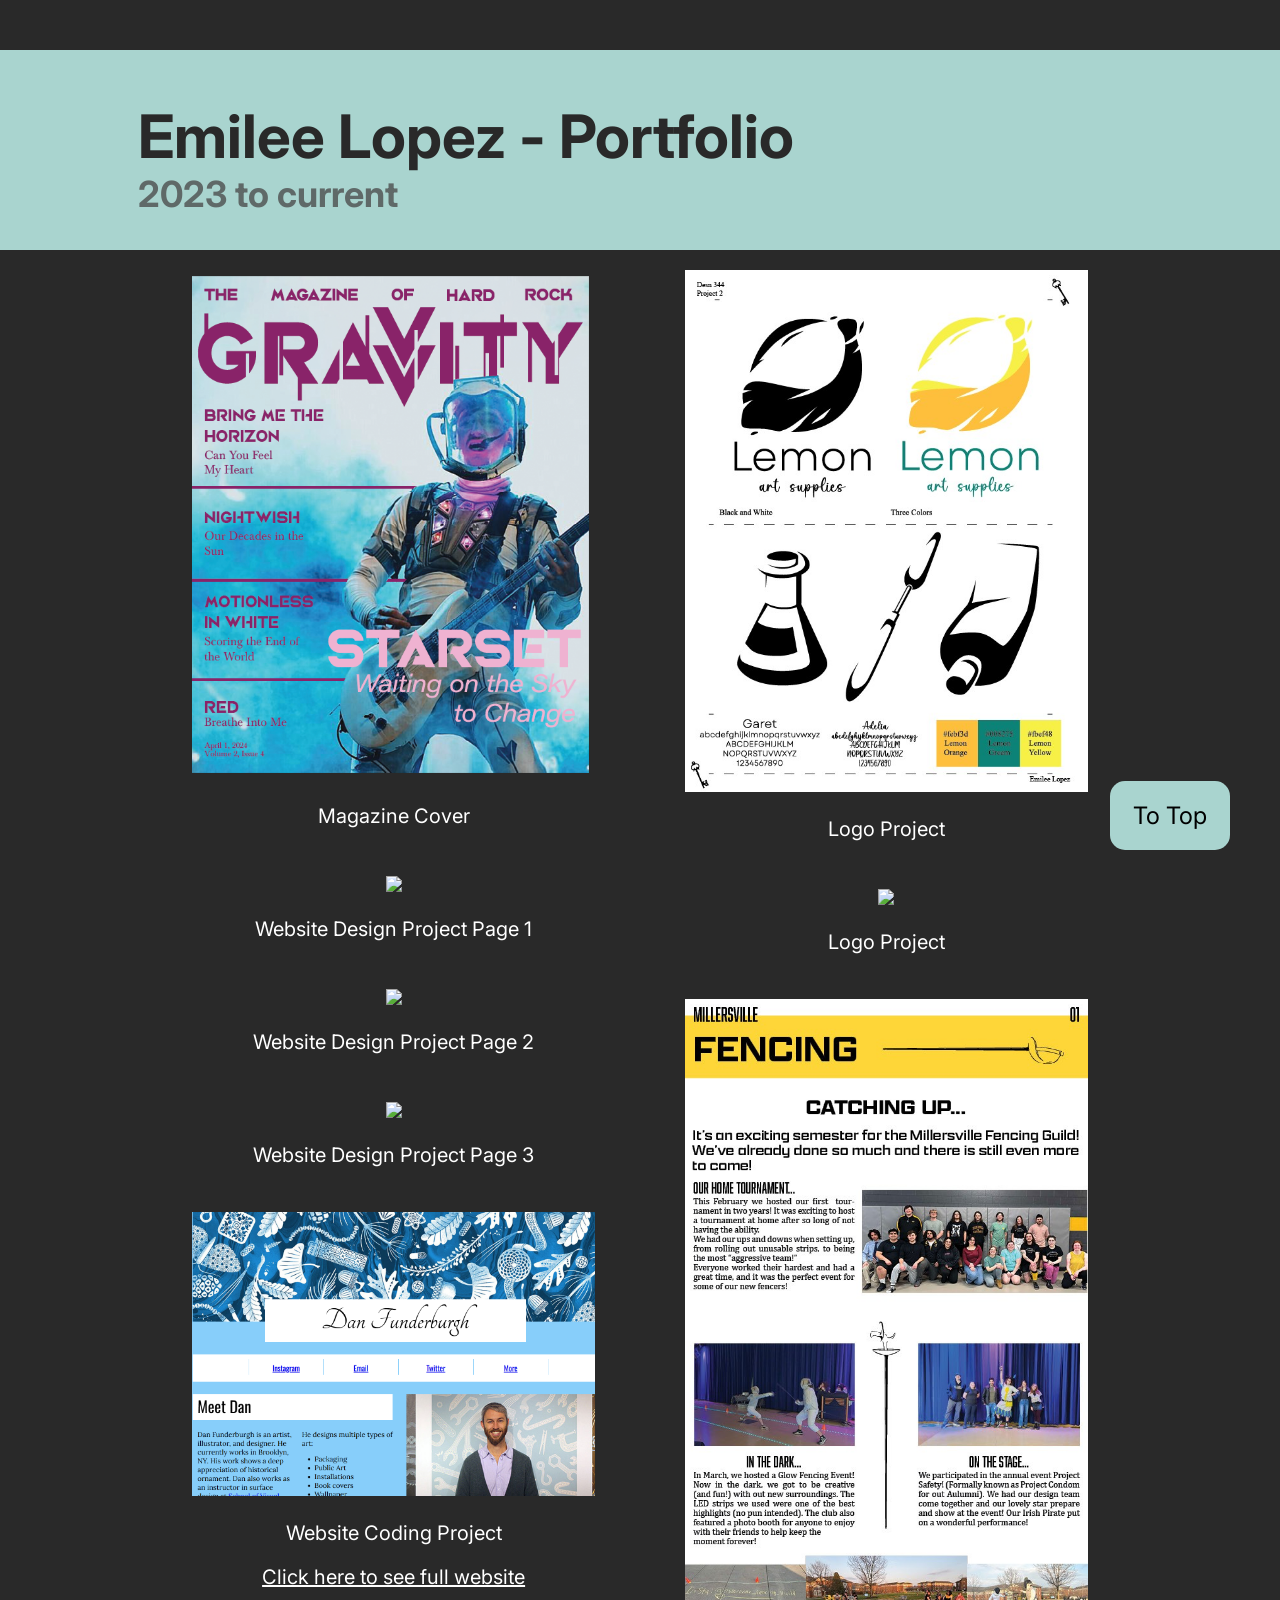
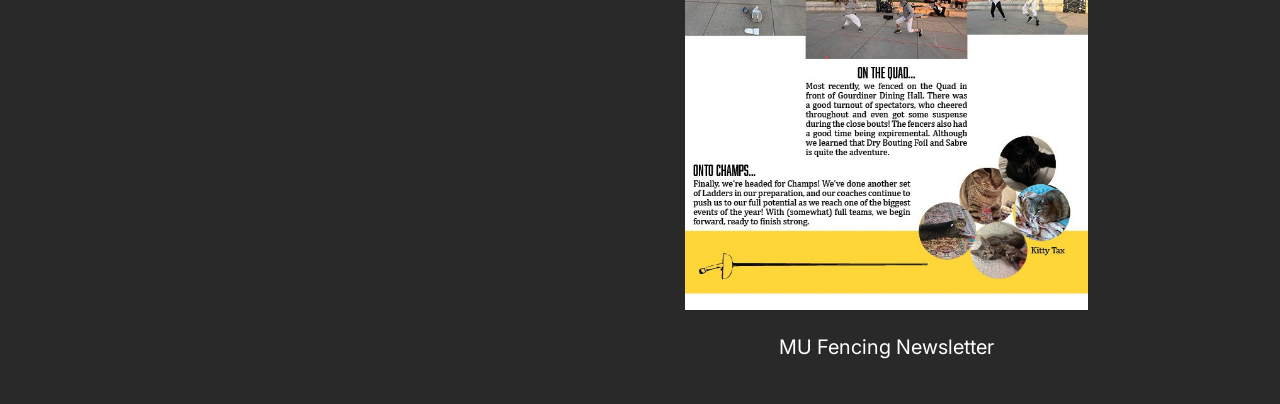
==== index.html @ 6c271800 "swtch" ====
<!DOCTYPE html>
<html>
<head>
	<meta charset="utf-8">
	<meta name="viewport" content="width=device-width, initial-scale=1">
	<title>College Portfolio</title>
	<link rel="stylesheet" type="text/css" href="style.css">
</head>
<body>
	<div class="container">
		<h1>Emilee Lopez - Portfolio</h1>
		<h2>2023 to current</h2>
	</div>

<div class="container2">
	<div class="thumbnail1">
		<img src="assets/COVERM.png" width="100%">
		<p>Magazine Cover</p>
	</div>
	<div class="thumbnail2">
		<img src="assets/lemon.jpg" width="100%">
		<p>Logo Project</p>
	</div>
	<div class="thumbnail1">
		<img src="assets/cccw1.png" width="100%">
		<p>Website Design Project Page 1</p>
	</div>
	<div class="thumbnail2">
		<img src="assets/sword.jpg" width="100%">
		<p>Logo Project</p>
	</div>
	<div class="thumbnail1">
		<img src="assets/cccw2.png" width="100%">
		<p>Website Design Project Page 2</p>
	</div>
	<div class="thumbnail2">
		<img src="assets/news01.jpg" width="100%">
		<p>MU Fencing Newsletter</p>
	</div>
	<div class="thumbnail1">
		<img src="assets/cccw3.png" width="100%">
		<p>Website Design Project Page 3</p>
	</div>
	<div class="thumbnail1">
		<img src="assets/website.png" width="100%">
		<p>Website Coding Project</p>
		<a href="final website/index.html">Click here to see full website</a> 
	</div>
</div>
<a href="#" onclick="scrollToTop">
	<div class="top">
		To Top
	</div>
</a>
</body>
</html>
---- style.css ----
@import url('https://fonts.googleapis.com/css2?family=Inter:ital,opsz,wght@0,14..32,100..900;1,14..32,100..900&display=swap');

body {
	background: #292929;
	margin: 0px;
	padding: 0px;
	width: 100%;
}
.container{
	width: 100%;
	margin-top: 50px;
	background: #A9D4CF;
	height: 180px;
	padding: 10px;
}

h1{
	color: #292929;
	margin-left: 10%;
	font-size: 60px;
	margin-bottom: 0px;
	font-family: inter;
}
h2{
	color: #5F6968;
	margin-top: 0px;
	margin-left: 10%;
	font-size: 36px;
	font-family: inter;
}
p{
	color: white;
}
a{
	color: white;
}

.container2 {
	width: 70%;
	height: 1200px;
	margin: auto;
	margin-top: 20px;
	font-family: inter;


}

.thumbnail1{
	width: 45%;
	text-align: center;
	font-size: 20px;
	float: left;
	margin-bottom: 25px;
}

.thumbnail2{
	width: 45%;
	text-align: center;
	font-size: 20px;
	float: right;
	margin-bottom: 25px;
}

.top{
	position: fixed;
	bottom: 50px;
	right: 50px;
	width: 80px;
	padding: 20px;
	border-radius: 15px;
	background: #A9D4CF;
	color: black;
	text-align: center;
	font-size: 24px;
	font-family: inter;
	font-weight: <900>;
}
function scrollToTop {
	window.scrollTo{
		top: 0,
		left: 0,
	};
}

html{
	scroll-behavior: smooth;
}
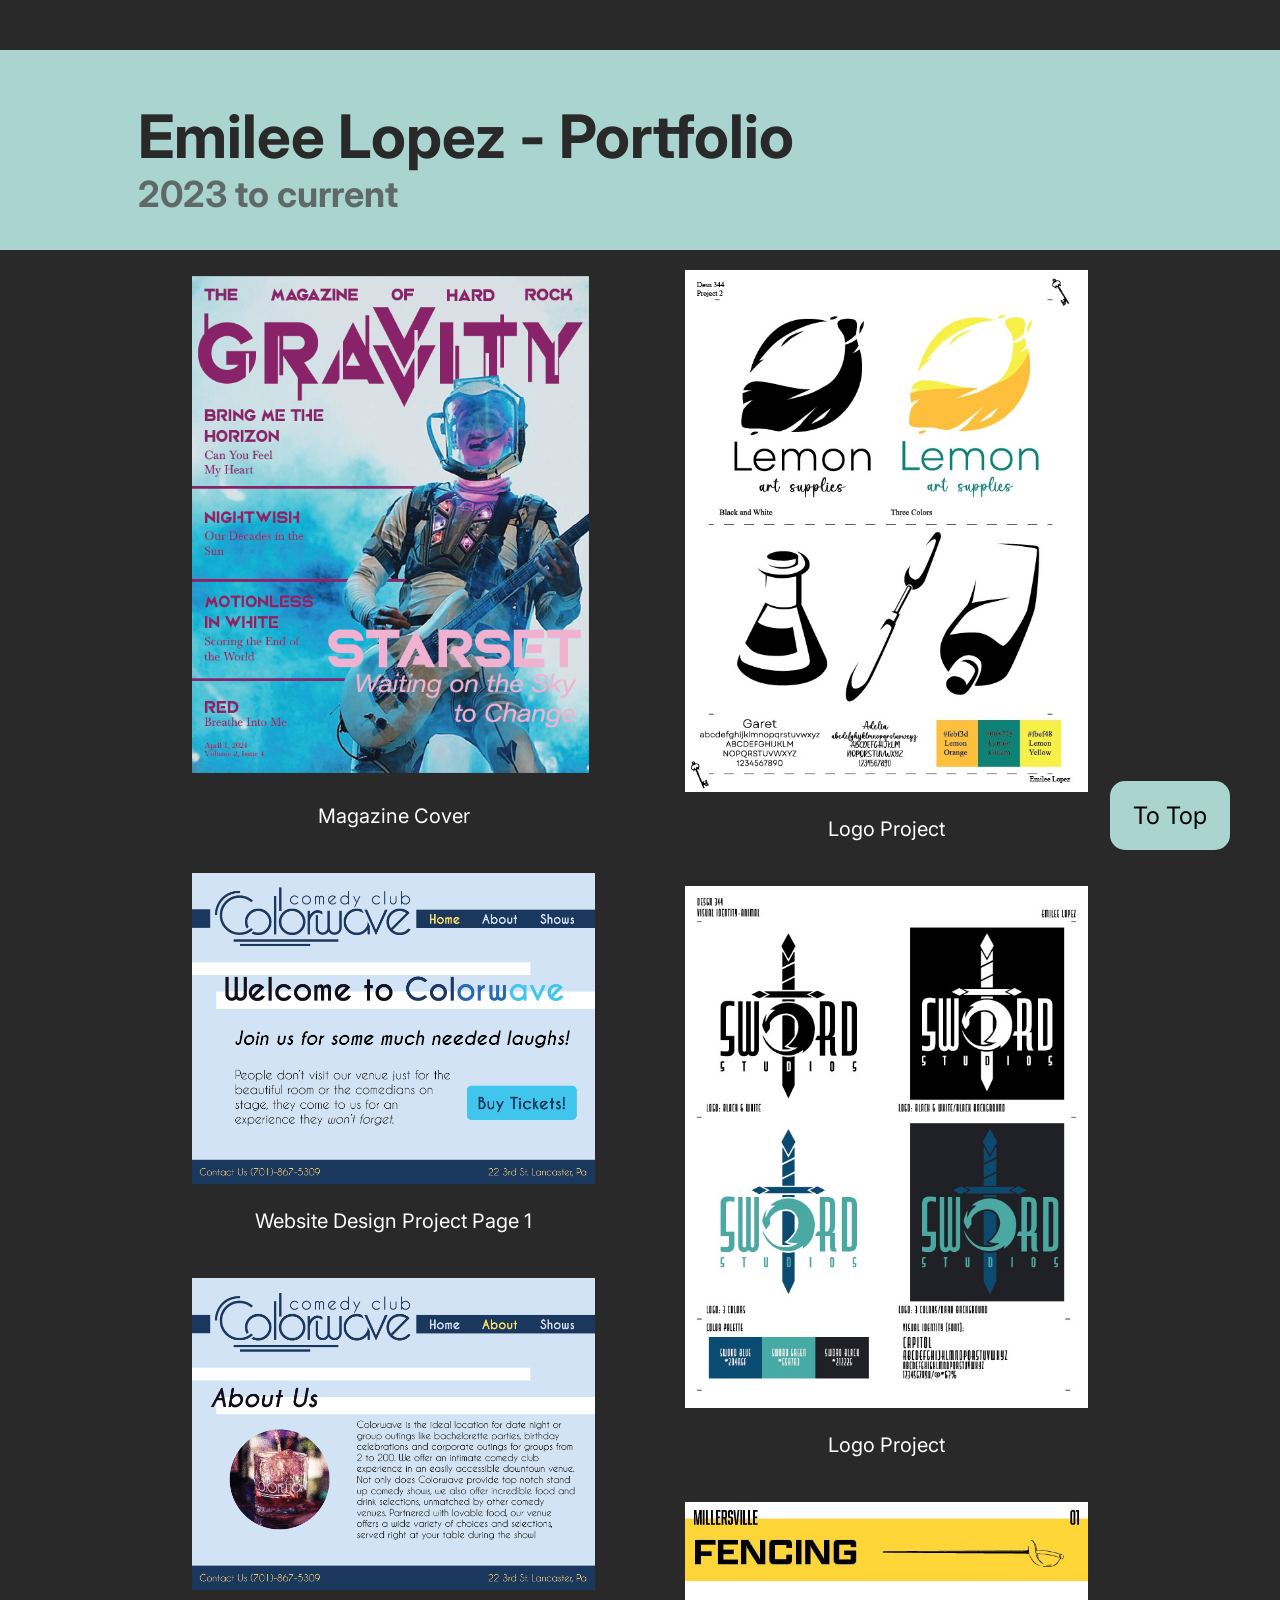
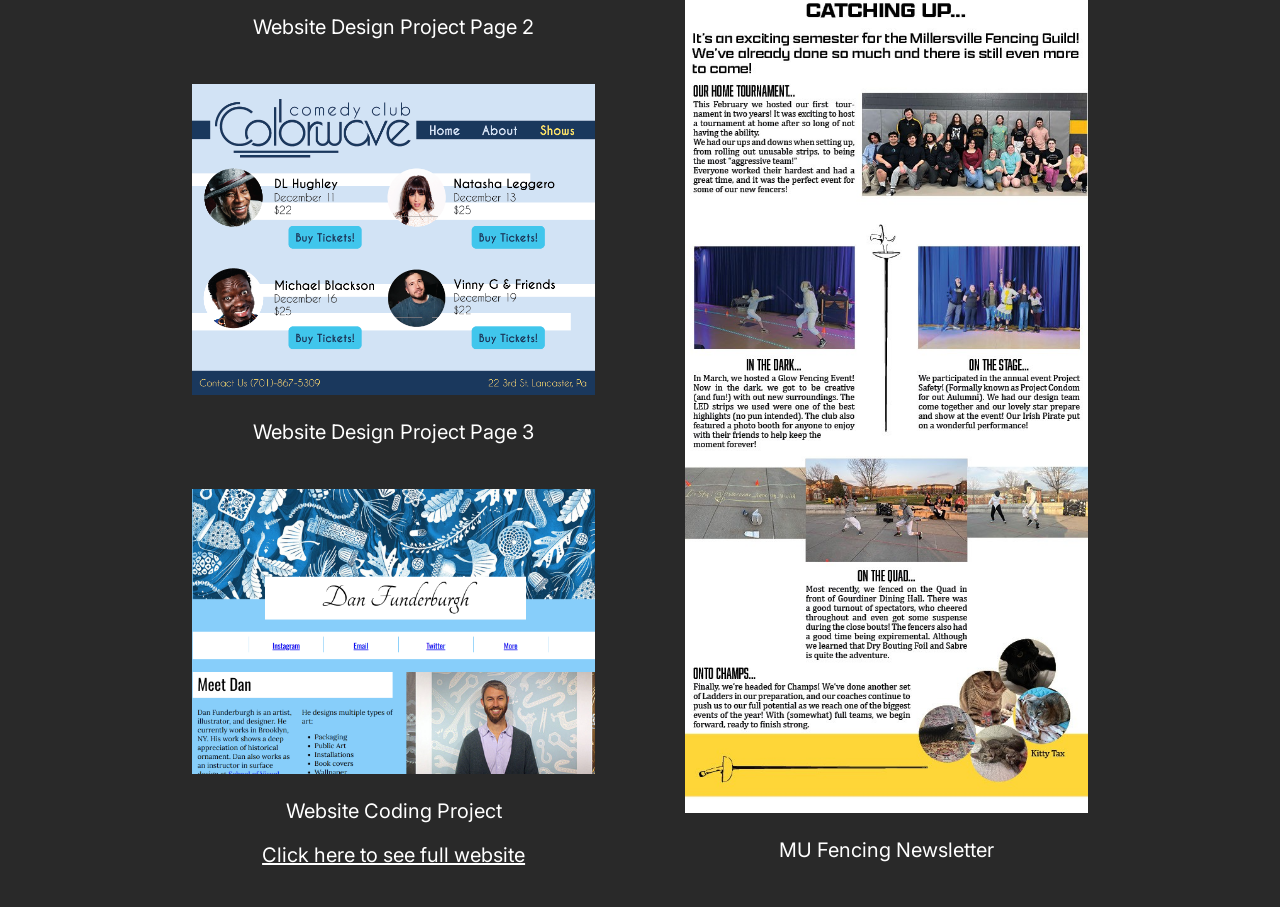
==== commit f9fbb77f: "links" ====
--- a/index.html
+++ b/index.html
@@ -22,15 +22,15 @@
 		<p>Logo Project</p>
 	</div>
 	<div class="thumbnail1">
-		<img src="assets/cccw1.png" width="100%">
+		<img src="assets/cccW1.png" width="100%">
 		<p>Website Design Project Page 1</p>
 	</div>
 	<div class="thumbnail2">
-		<img src="assets/sword.jpg" width="100%">
+		<img src="assets/Sword.jpg" width="100%">
 		<p>Logo Project</p>
 	</div>
 	<div class="thumbnail1">
-		<img src="assets/cccw2.png" width="100%">
+		<img src="assets/cccW2.png" width="100%">
 		<p>Website Design Project Page 2</p>
 	</div>
 	<div class="thumbnail2">
@@ -38,7 +38,7 @@
 		<p>MU Fencing Newsletter</p>
 	</div>
 	<div class="thumbnail1">
-		<img src="assets/cccw3.png" width="100%">
+		<img src="assets/cccW3.png" width="100%">
 		<p>Website Design Project Page 3</p>
 	</div>
 	<div class="thumbnail1">
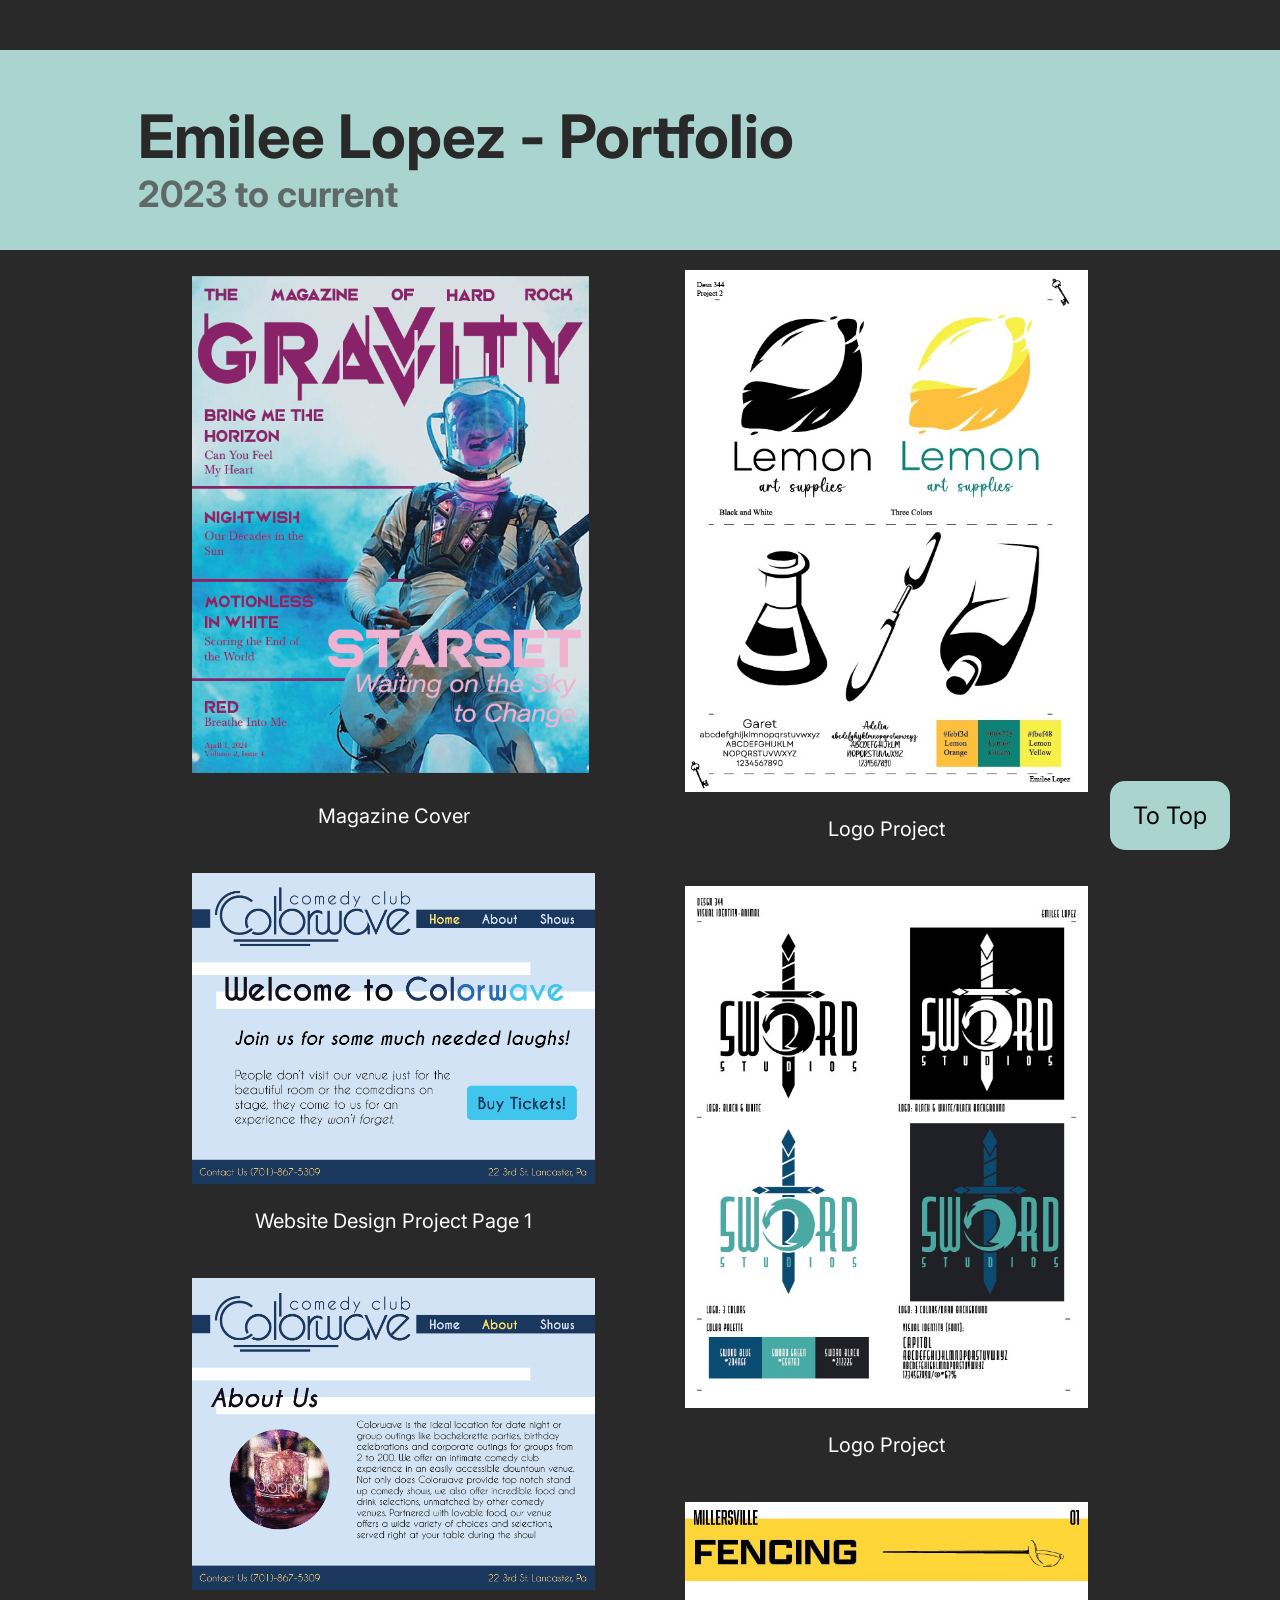
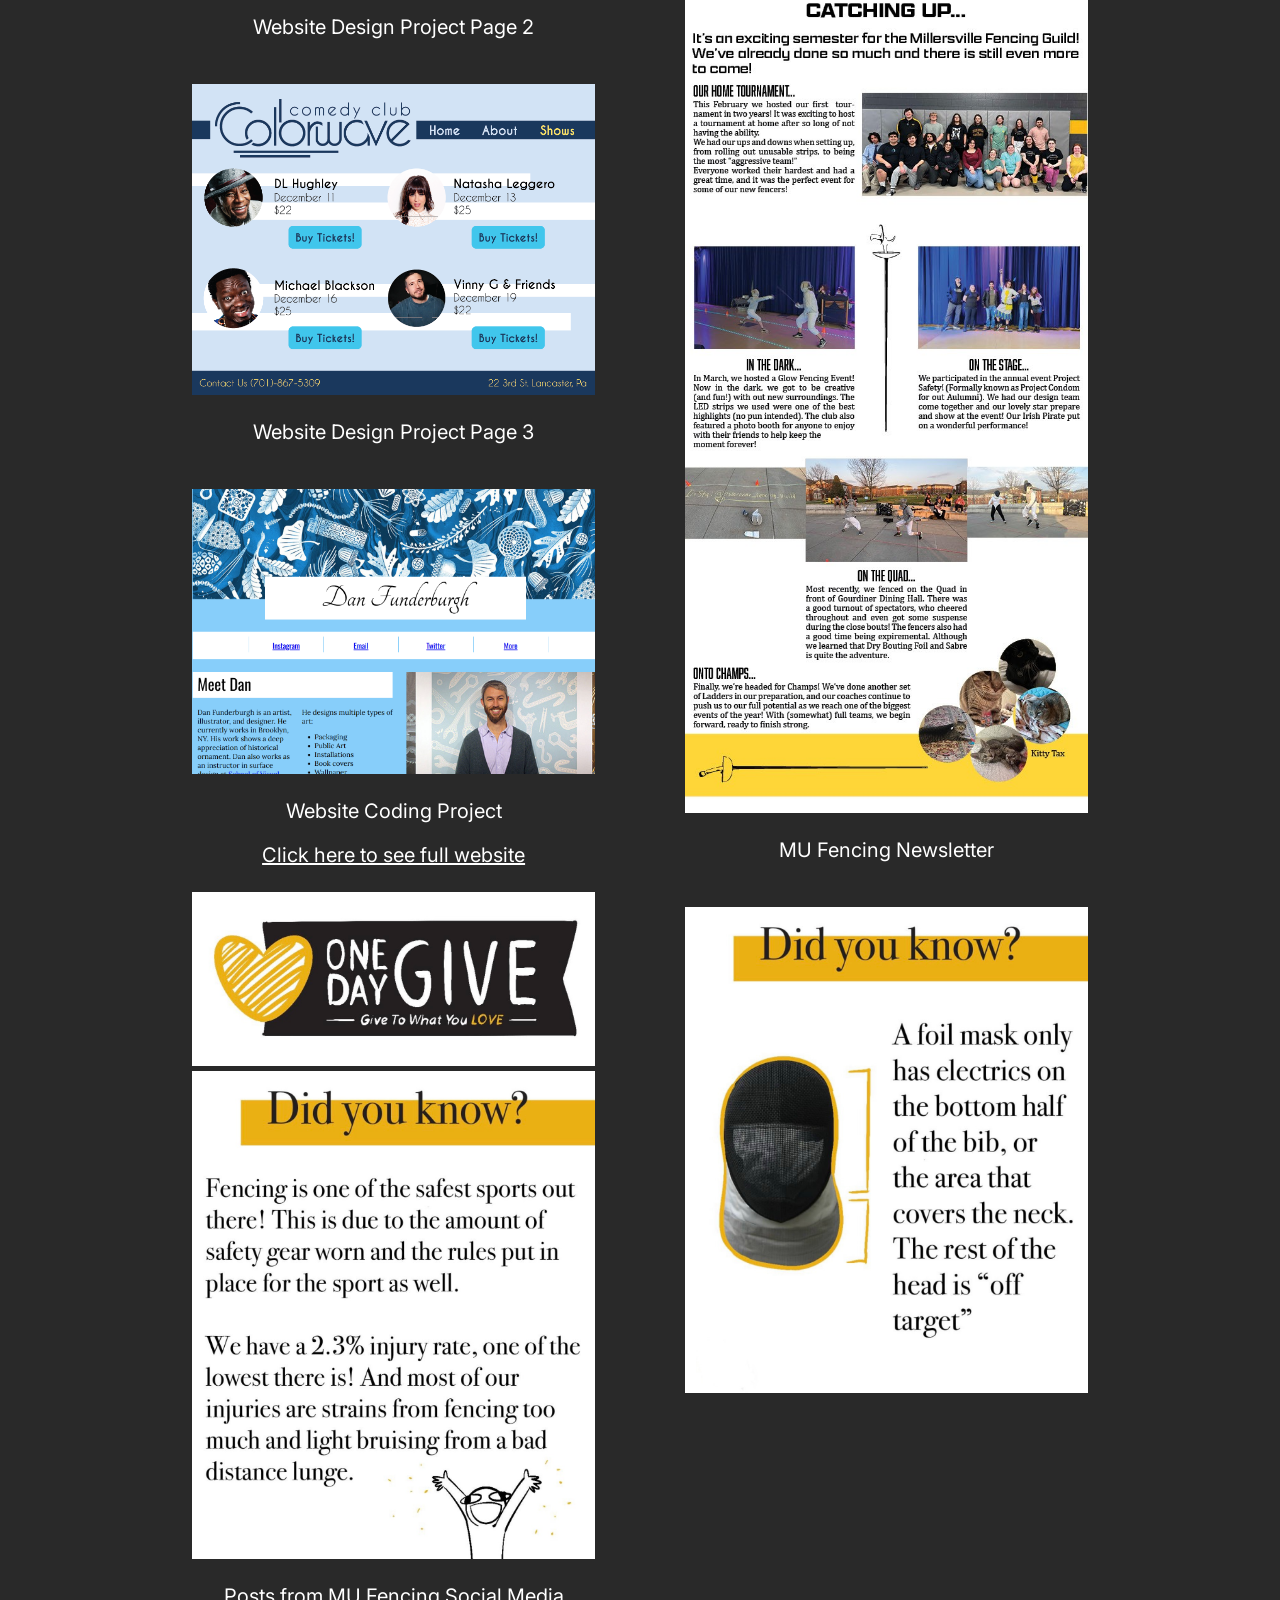
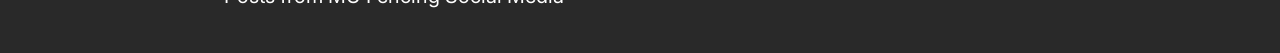
==== commit 7f677490: "posts" ====
--- a/index.html
+++ b/index.html
@@ -46,6 +46,15 @@
 		<p>Website Coding Project</p>
 		<a href="final website/index.html">Click here to see full website</a> 
 	</div>
+	<div class="thumbnail1">
+		<img src="assets/IMG_8991.jpg" width="100%">
+		<img src="assets/IMG_8992.jpg" width="100%">
+		
+		<p>Posts from MU Fencing Social Media</p> 
+	</div>
+	<div class="thumbnail2">
+		<img src="assets/IMG_8990.jpeg" width="100%">
+	</div>
 </div>
 <a href="#" onclick="scrollToTop">
 	<div class="top">
--- a/style.css
+++ b/style.css
@@ -61,6 +61,12 @@
 	margin-bottom: 25px;
 }
 
+.thumbnail3{
+	height: 100%;
+	text-align: center;
+	font-size: 20px;
+}
+
 .top{
 	position: fixed;
 	bottom: 50px;
